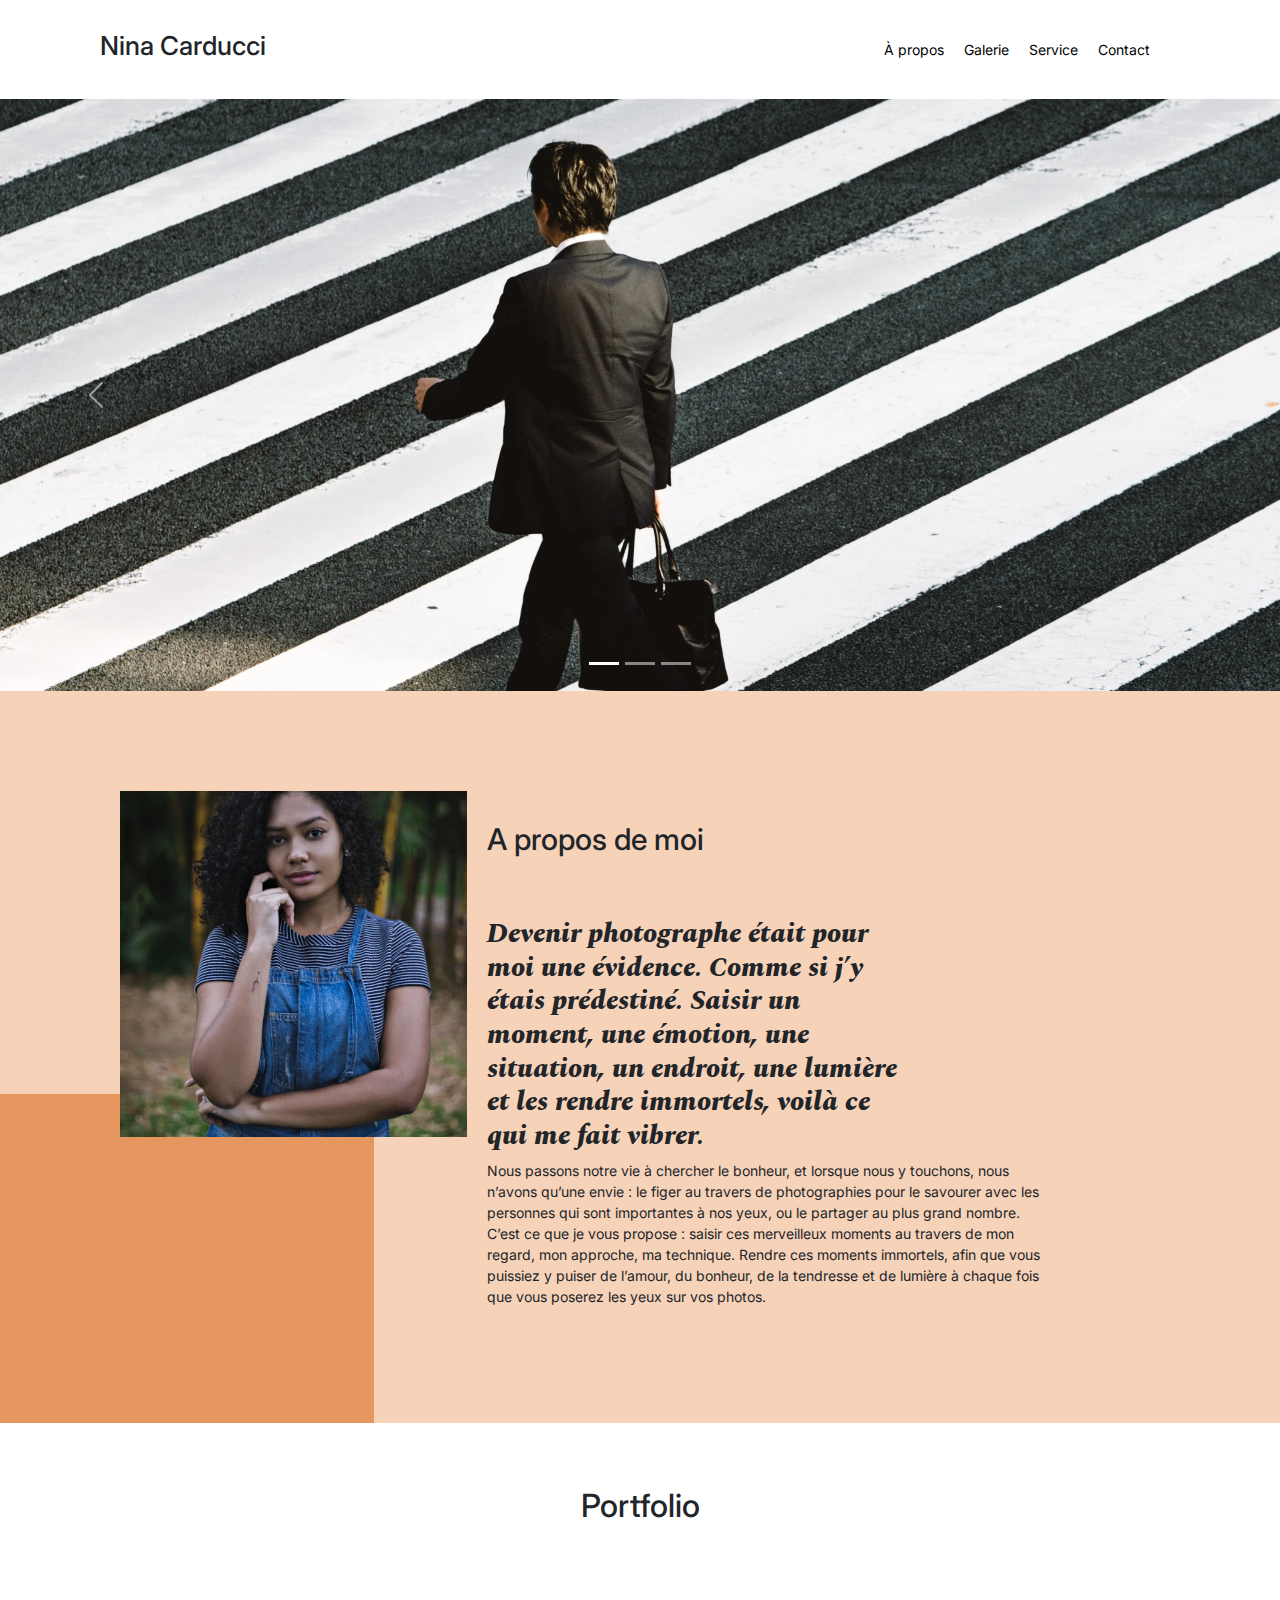
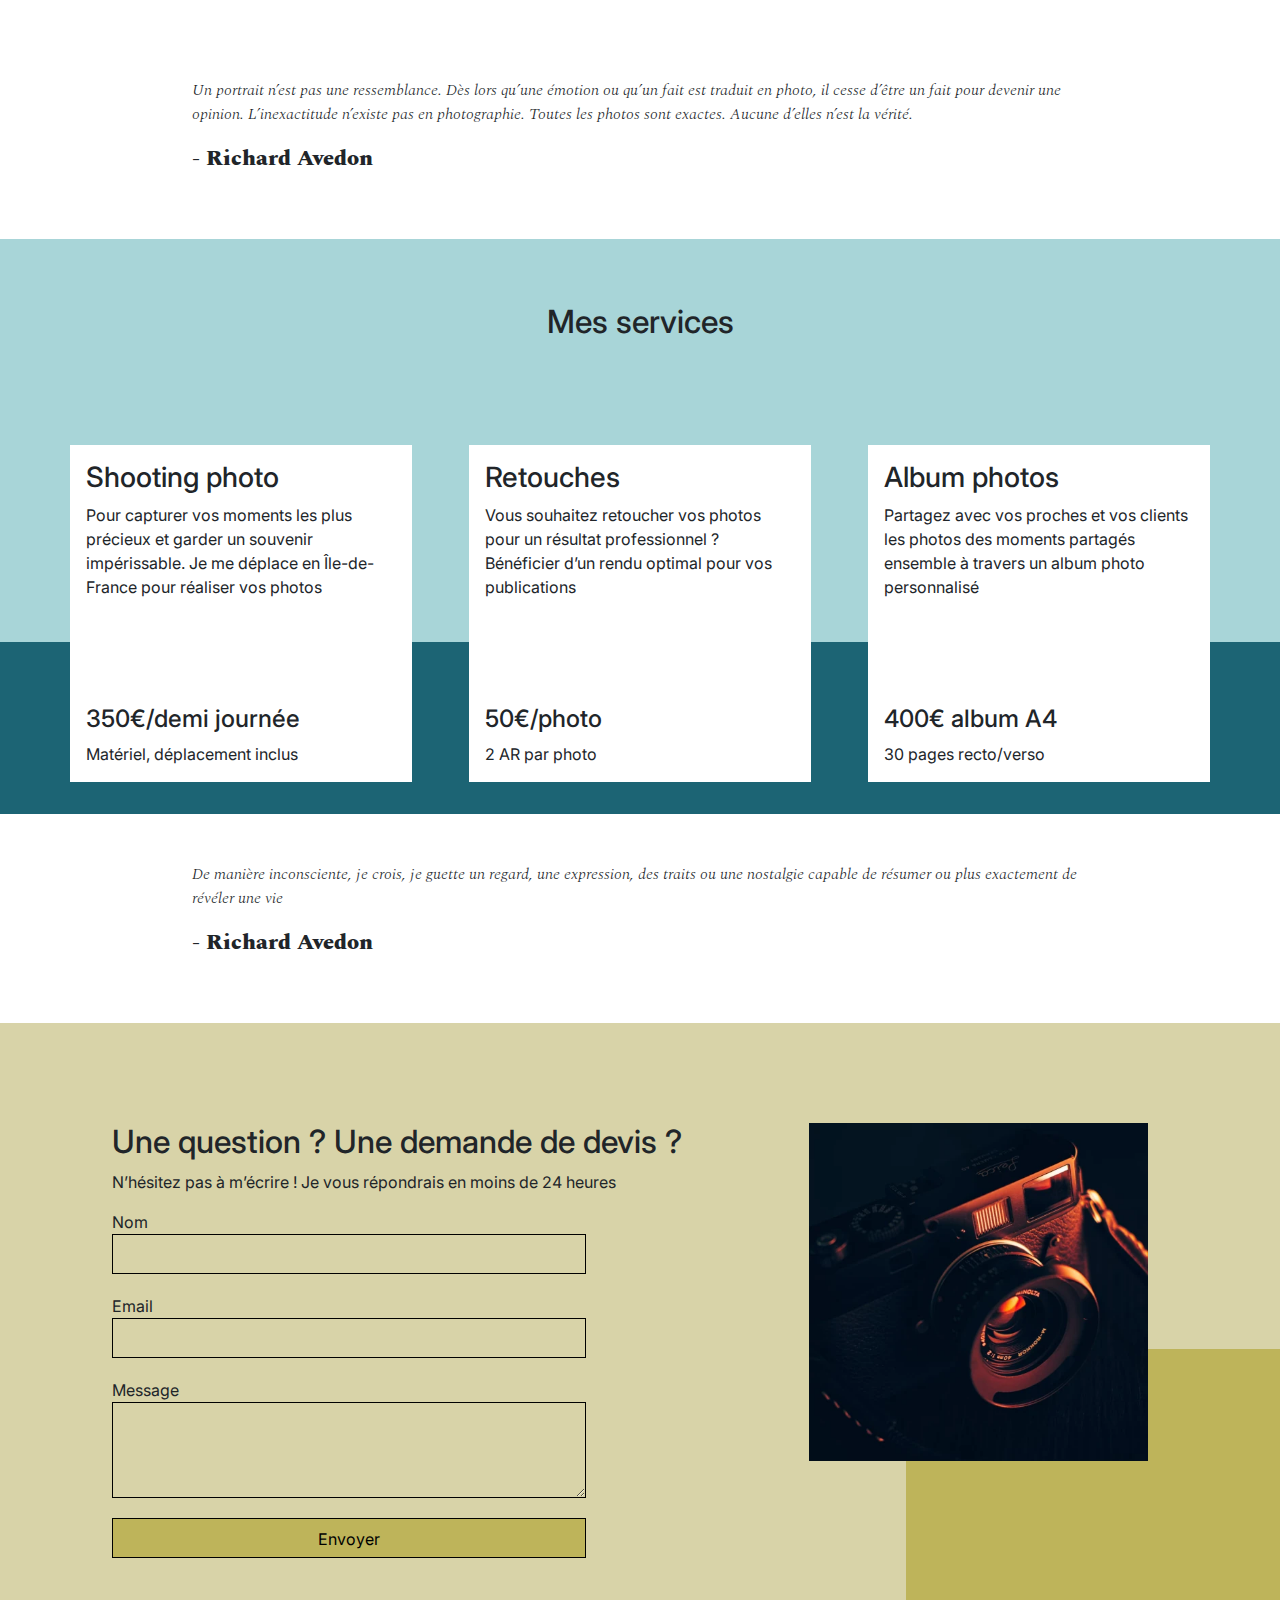
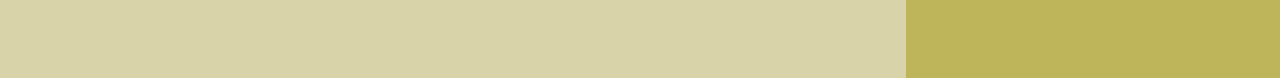
==== index.html @ adfe7147 "Ajout de la balise main et footer" ====
<!DOCTYPE html>
<html lang="fr">
  <head>
    <meta name="viewport" content="width=device-width, initial-scale=1.0" />
    <meta
      name="description"
      content="Nina Carducci, photographe passionnée, capture vos plus beaux moments avec authenticité et émotion. Mariages, portraits, événements – immortalisez vos souvenirs avec un style unique."
    />

    <meta property="og:site_name" content="Nina Carducci Photographe" />
    <meta property="og:type" content="website" />
    <meta property="og:url" content="https://ninacarducci.github.io/" />
    <meta
      property="og:title"
      content="Nina Carducci, photographe - Portfolio"
    />
    <meta
      property="og:description"
      content="Nina Carducci, photographe passionnée, capture vos plus beaux moments avec authenticité et émotion. Mariages, portraits, événements – immortalisez vos souvenirs avec un style unique."
    />
    <meta
      property="og:image"
      content="https://ninacarducci.github.io/assets/images/gallery/aaron-paul.webp"
    />
    <meta
      property="og:image:alt"
      content="Exemple de photographie prise par Nina Carducci"
    />
    <meta property="og:locale" content="fr_FR" />

    <link
      rel="preload"
      as="image"
      href="./assets/images/slider/ryoji-iwata.webp"
      type="image/webp"
    />
    <link rel="stylesheet" href="./assets/bootstrap/bootstrap.min.css" />
    <link rel="stylesheet" href="./assets/style.min.css" />
    <link rel="preconnect" href="https://fonts.googleapis.com" />
    <link rel="preconnect" href="https://fonts.gstatic.com" crossorigin />
    <link
      href="https://fonts.googleapis.com/css2?family=Inter&family=Spectral:ital,wght@0,400;1,300;1,400;1,800&display=swap"
      rel="stylesheet"
    />
    <meta charset="UTF-8" />
    <script src="./assets/bootstrap/bootstrap.bundle.min.js"></script>
    <script
      src="https://code.jquery.com/jquery-3.4.1.min.js"
      integrity="sha256-CSXorXvZcTkaix6Yvo6HppcZGetbYMGWSFlBw8HfCJo="
      crossorigin="anonymous"
    ></script>
    <script src="./assets/maugallery.min.js"></script>
    <script src="./assets/scripts.min.js"></script>
    <title>Nina Carducci, photographe - Portfolio</title>
  </head>
  <body>
    <header>
      <div class="top-header">
        <h1 class="name">Nina Carducci</h1>
        <nav class="nav">
          <ul>
            <li><a href="#about">À propos</a></li>
            <li><a href="#gallery">Galerie</a></li>
            <li><a href="#services">Service</a></li>
            <li><a href="#contact">Contact</a></li>
            <li>
              <a
                class="social-link"
                href="https://www.instagram.com/ninacarducci.photo/?hl=fr"
                target="_blank"
                ><img src="assets/images/instagram.png" alt=""
              /></a>
            </li>
          </ul>
        </nav>
      </div>
      <div>
        <div
          id="carouselExampleIndicators"
          class="carousel slide"
          data-bs-ride="carousel"
        >
          <div class="carousel-indicators">
            <button
              type="button"
              data-bs-target="#carouselExampleIndicators"
              data-bs-slide-to="0"
              class="active"
              aria-current="true"
              aria-label="Slide 1"
            ></button>
            <button
              type="button"
              data-bs-target="#carouselExampleIndicators"
              data-bs-slide-to="1"
              aria-label="Slide 2"
            ></button>
            <button
              type="button"
              data-bs-target="#carouselExampleIndicators"
              data-bs-slide-to="2"
              aria-label="Slide 3"
            ></button>
          </div>
          <div class="carousel-inner">
            <div class="carousel-item active">
              <img
                src="./assets/images/slider/ryoji-iwata.webp"
                class="d-block w-100"
                alt="..."
              />
            </div>
            <div class="carousel-item">
              <img
                src="./assets/images/slider/nicholas-green.webp"
                class="d-block w-100"
                alt="..."
                loading="lazy"
              />
            </div>
            <div class="carousel-item">
              <img
                src="./assets/images/slider/edward-cisneros.webp"
                class="d-block w-100"
                alt="..."
                loading="lazy"
              />
            </div>
          </div>
          <button
            class="carousel-control-prev"
            type="button"
            data-bs-target="#carouselExampleIndicators"
            data-bs-slide="prev"
          >
            <span class="carousel-control-prev-icon" aria-hidden="true"></span>
            <span class="visually-hidden">Previous</span>
          </button>
          <button
            class="carousel-control-next"
            type="button"
            data-bs-target="#carouselExampleIndicators"
            data-bs-slide="next"
          >
            <span class="carousel-control-next-icon" aria-hidden="true"></span>
            <span class="visually-hidden">Next</span>
          </button>
        </div>
      </div>
    </header>
    <main>
      <div id="about">
        <div class="picture left">
          <img src="./assets/images/nina.webp" alt="" />
        </div>
        <div id="about-me">
          <h2 class="about-me__title">A propos de moi</h2>
          <h3 class="about-me__introduction">
            Devenir photographe était pour moi une évidence. Comme si j’y étais
            prédestiné. Saisir un moment, une émotion, une situation, un
            endroit, une lumière et les rendre immortels, voilà ce qui me fait
            vibrer.
          </h3>
          <p>
            Nous passons notre vie à chercher le bonheur, et lorsque nous y
            touchons, nous n’avons qu’une envie : le figer au travers de
            photographies pour le savourer avec les personnes qui sont
            importantes à nos yeux, ou le partager au plus grand nombre. C’est
            ce que je vous propose : saisir ces merveilleux moments au travers
            de mon regard, mon approche, ma technique. Rendre ces moments
            immortels, afin que vous puissiez y puiser de l’amour, du bonheur,
            de la tendresse et de lumière à chaque fois que vous poserez les
            yeux sur vos photos.
          </p>
        </div>
      </div>
      <div id="gallery">
        <h2 class="title">Portfolio</h2>
        <div class="container py-3">
          <div class="gallery" style="display: none">
            <img
              data-gallery-tag="Concert"
              class="gallery-item"
              src="./assets/images/gallery/concerts/aaron-paul.webp"
              alt=""
            />
            <img
              data-gallery-tag="Entreprises"
              class="gallery-item"
              src="./assets/images/gallery/entreprise/ali-morshedlou.webp"
              alt=""
            />
            <img
              data-gallery-tag="Entreprises"
              class="gallery-item"
              src="./assets/images/gallery/entreprise/jason-goodman.webp"
              alt=""
            />
            <img
              data-gallery-tag="Mariages"
              class="gallery-item"
              src="./assets/images/gallery/mariage/hannah-busing.webp"
              alt=""
            />
            <img
              data-gallery-tag="Portrait"
              class="gallery-item"
              src="./assets/images/gallery/portraits/ade-tunji.webp"
              alt=""
            />
            <img
              data-gallery-tag="Mariages"
              class="gallery-item"
              src="./assets/images/gallery/mariage/jakob-owens.webp"
              alt=""
            />
            <img
              data-gallery-tag="Portrait"
              class="gallery-item"
              src="./assets/images/gallery/portraits/nino-van-prattenburg.webp"
              alt=""
            />
            <img
              data-gallery-tag="Concert"
              class="gallery-item"
              src="./assets/images/gallery/concerts/austin-neill.webp"
              alt=""
            />
            <img
              data-gallery-tag="Entreprises"
              class="gallery-item"
              src="./assets/images/gallery/entreprise/mateus-campos-felipe.webp"
              alt=""
            />
          </div>
        </div>
        <div class="quote">
          <figure>
            <blockquote>
              <p class="quote__text">
                Un portrait n’est pas une ressemblance. Dès lors qu’une émotion
                ou qu’un fait est traduit en photo, il cesse d’être un fait pour
                devenir une opinion. L’inexactitude n’existe pas en
                photographie. Toutes les photos sont exactes. Aucune d’elles
                n’est la vérité.
              </p>
            </blockquote>
            <figcaption class="quote__author">- Richard Avedon</figcaption>
          </figure>
        </div>
      </div>
      <div id="services">
        <h2 class="title">Mes services</h2>
        <div class="container">
          <div class="service">
            <div class="service__description">
              <h3>Shooting photo</h3>
              <p>
                Pour capturer vos moments les plus précieux et garder un
                souvenir impérissable. Je me déplace en Île-de-France pour
                réaliser vos photos
              </p>
            </div>
            <div class="service__price">
              <h4>350€/demi journée</h4>
              <span>Matériel, déplacement inclus</span>
            </div>
          </div>
          <div class="service">
            <div class="service__description">
              <h3>Retouches</h3>
              <p>
                Vous souhaitez retoucher vos photos pour un résultat
                professionnel ? Bénéficier d’un rendu optimal pour vos
                publications
              </p>
            </div>
            <div class="service__price">
              <h4>50€/photo</h4>
              <span>2 AR par photo</span>
            </div>
          </div>
          <div class="service">
            <div class="service__description">
              <h3>Album photos</h3>
              <p>
                Partagez avec vos proches et vos clients les photos des moments
                partagés ensemble à travers un album photo personnalisé
              </p>
            </div>
            <div class="service__price">
              <h4>400€ album A4</h4>
              <span>30 pages recto/verso</span>
            </div>
          </div>
        </div>
      </div>
      <div class="quote">
        <figure>
          <blockquote>
            <p class="quote__text">
              De manière inconsciente, je crois, je guette un regard, une
              expression, des traits ou une nostalgie capable de résumer ou plus
              exactement de révéler une vie
            </p>
          </blockquote>
          <figcaption class="quote__author">- Richard Avedon</figcaption>
        </figure>
      </div>
    </main>
    <footer id="contact">
      <div class="container">
        <div class="form-container">
          <h2>Une question ? Une demande de devis ?</h2>
          <p>
            N’hésitez pas à m’écrire ! Je vous répondrais en moins de 24 heures
          </p>
          <form action="#" method="post">
            <label for="nom">Nom</label>
            <input type="text" name="nom" id="nom" />
            <label for="email">Email</label>
            <input type="email" name="email" id="email" />
            <label for="message">Message</label>
            <textarea
              name="message"
              id="message"
              cols="30"
              rows="10"
            ></textarea>
            <input type="submit" value="Envoyer" />
          </form>
        </div>
        <div class="picture right">
          <img src="./assets/images/camera.webp" alt="" />
        </div>
      </div>
    </footer>
  </body>
</html>
---- assets/style.min.css ----
body{max-width:1920px;margin:auto}*{font-family:"Inter";font-style:normal}#services .container,.top-header{justify-content:space-between;display:flex}#about,.top-header{padding-inline:100px}.top-header{background-color:#fff;position:sticky;top:0;z-index:1000;padding-block:30px;align-items:center}.top-header .name{font-size:26px}.nav ul{display:flex;list-style-type:none;font-size:14px;margin-bottom:0}.nav li{padding-inline:10px}.nav a{text-decoration:none;color:#000}.social-link img{width:20px}#about{display:flex;background-color:#f6d2b8;padding-block:100px;position:relative}#services .container::before,.picture.left::before,.picture.right::before{content:" ";width:374px;height:329px;position:absolute;bottom:0;z-index:-1}.picture.left::before{background-color:#e5975f;left:0}.picture{flex:1;margin:0 20px;z-index:0}.picture img{width:100%}#about-me{flex:2}.about-me__title{margin-top:1em;margin-bottom:60px;font-size:30px}.about-me__introduction{font-family:"Spectral";font-weight:800;font-style:italic;width:60%}#about-me p{width:80%;font-size:14px}.title{text-align:center;padding-block:2em}.gallery .nav{justify-content:center}.nav-pills .nav-link.active,.nav-pills .show>.nav-link{color:#fff;background-color:#beb45a;border-radius:0}.nav-pills .nav-link{color:#000}.item-column{position:relative;margin-bottom:0!important;padding:0}.item-column::after{content:"";display:block;padding-bottom:100%}.gallery-item{position:absolute;width:100%;height:100%;object-fit:cover;padding:.5em}.mg-next,.mg-prev{width:30px;height:30px;border-radius:0;justify-content:center;align-items:center;display:flex;font-size:24px}.quote{font-family:"Spectral";font-style:italic;width:70%;margin:auto;padding-block:3em}.quote__text{font-family:Spectral;font-style:italic;font-weight:300}.quote__author{font-family:Spectral;font-weight:800;font-size:22px}#contact,#services{margin:auto;background-color:#a8d5d8;position:relative}#services .container::before{background-color:#1c6474;width:100%;height:30%;left:0;z-index:0}#services .container{padding:2em 0}.service{background-color:#fff;max-width:390px;width:30%;height:337px;padding:1em;flex-direction:column;justify-content:space-between;z-index:1}#contact{background-color:#d8d3a8;padding-inline:100px;padding-block:100px}#contact .container,.service,form{display:flex}.picture.right::before{background-color:#beb45a;right:0}.form-container{flex:2}form{flex-direction:column;width:70%;align-items:flex-start}form input,form textarea{width:100%;background-color:transparent;border:solid 1px;height:2.5em;margin-bottom:20px}form textarea{height:5em;line-height:2.5em;font-size:1.2em}input[type=submit]{background-color:#beb45a;padding:.5em 1em}@media all and (max-width:1180px){.picture{flex:2}#about,#contact .container{align-items:center}.about-me__title{margin-top:0;margin-bottom:1em}#about-me h6,#about-me p{width:100%}}@media all and (max-width:1000px){#about,#contact .container,#services .container{flex-direction:column}.picture{width:50%}.picture.left::before,.picture.right::before{width:100%;height:30%;position:absolute;z-index:-1}.picture.left::before{bottom:auto;top:0;left:0}.about-me__title{text-align:center;margin-top:1em}.service{width:100%;max-width:100%;height:auto;margin:2em 0}.service__description{margin-bottom:1em}#services .container::before{width:30%;height:100%;bottom:0;right:0;left:auto;z-index:0}#contact .picture.right{margin-top:1em}.picture.right::before{bottom:0;right:0}}@media all and (max-width:650px){.top-header{flex-direction:column;padding-inline:0}.top-header .nav,.top-header .nav ul{width:100%;padding:0}.top-header .nav li{flex:1;padding-block:1em;text-align:center}.picture.left::before,.picture.right::before{height:150px}#services .container{align-items:center}.service{max-width:90%}#about,#contact{padding-inline:2em;padding-block:2em}form{width:100%}.picture{width:80%}}
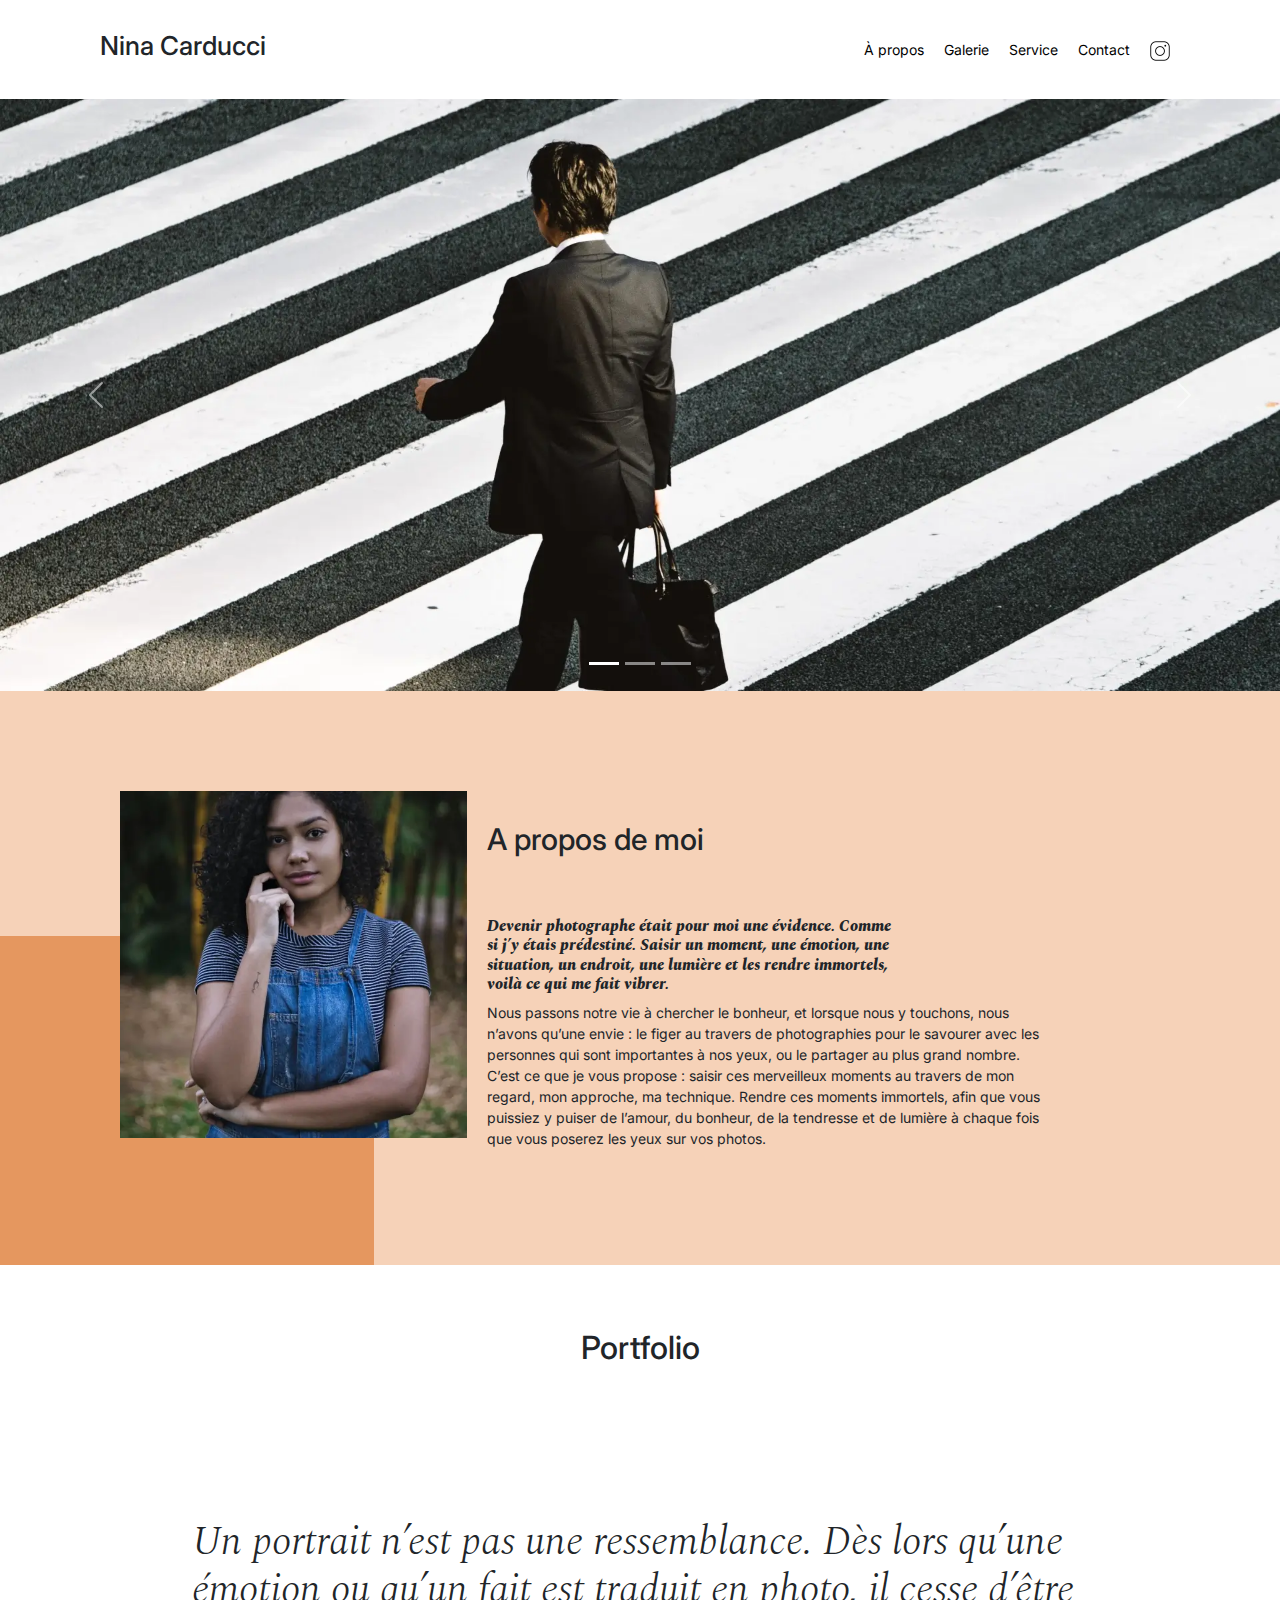
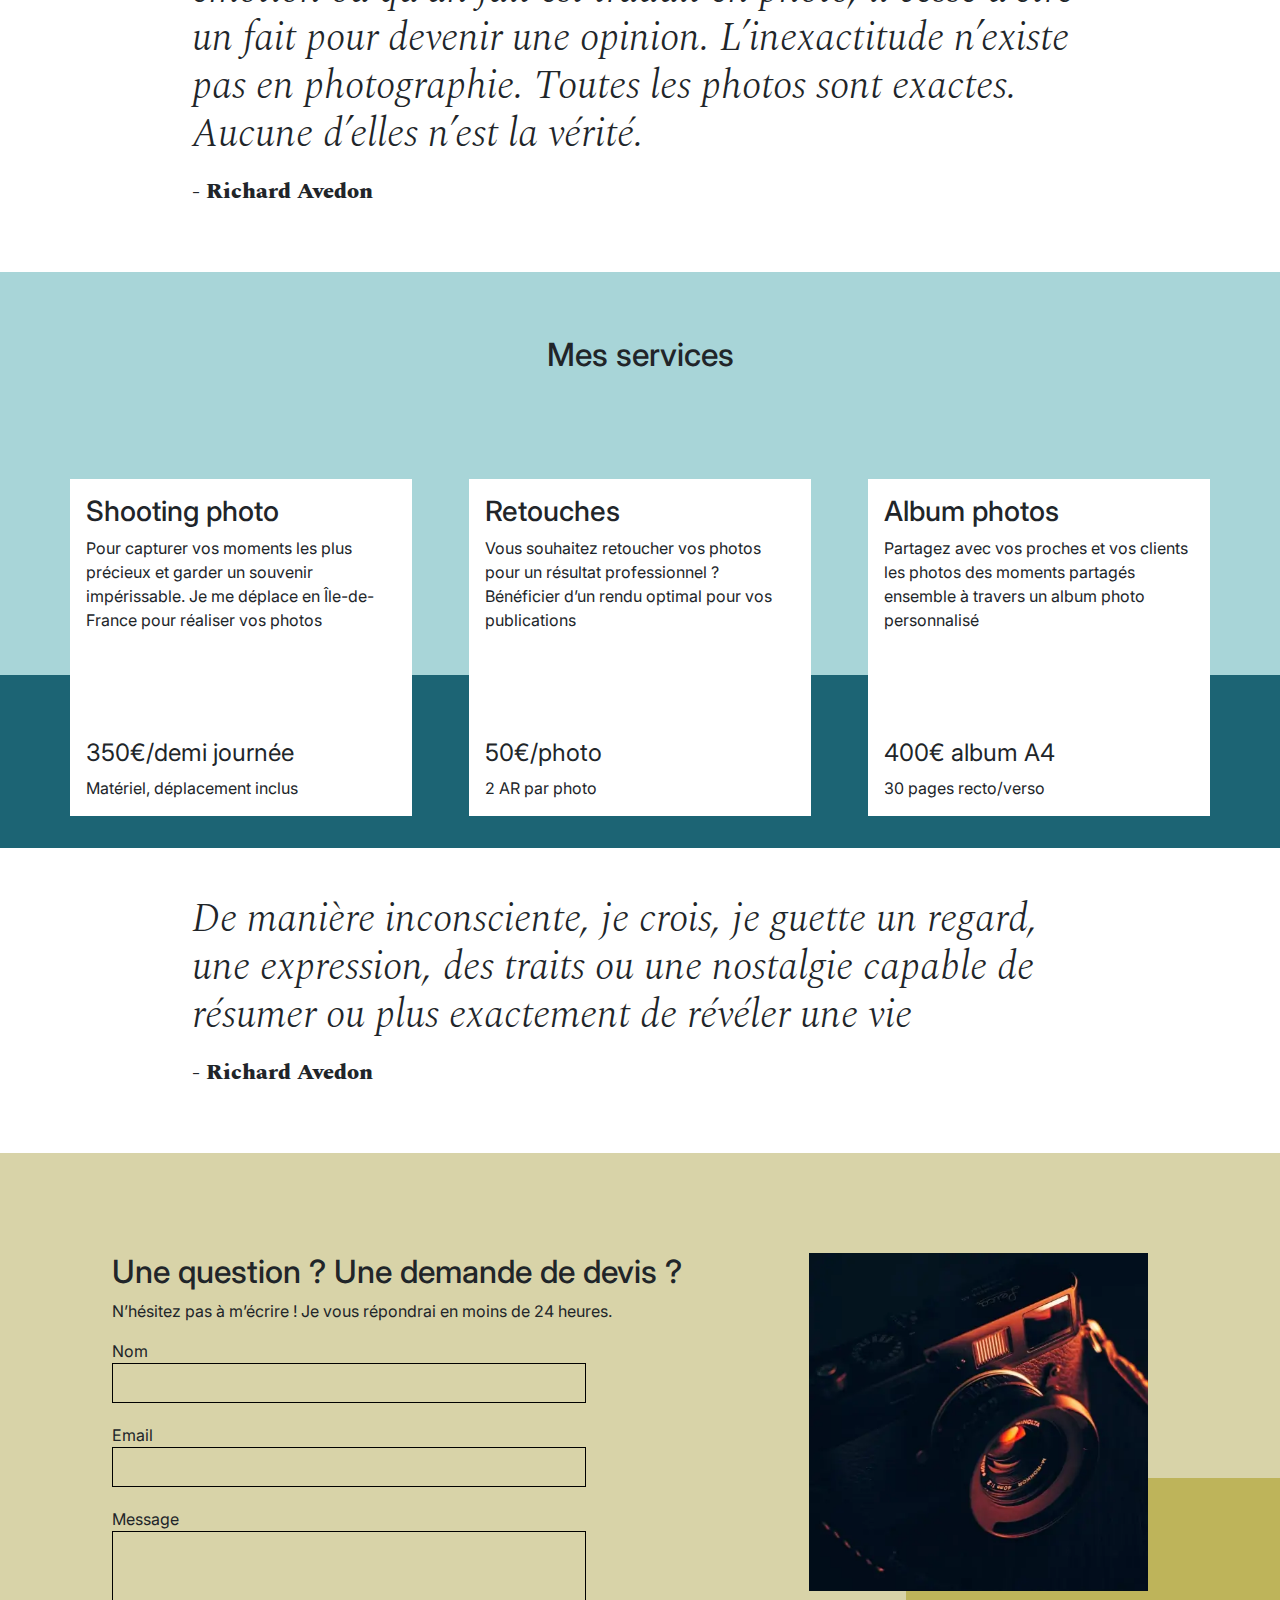
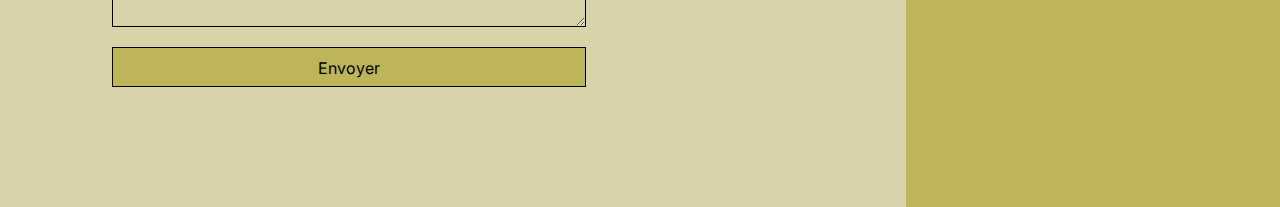
==== commit 7a03a07c: "Suppression des fichiers ajoutés en trop pendant le merge et validation du merging avec le travail f" ====
--- a/index.html
+++ b/index.html
@@ -1,339 +1,272 @@
-<!DOCTYPE html>
-<html lang="fr">
-  <head>
-    <meta name="viewport" content="width=device-width, initial-scale=1.0" />
-    <meta
-      name="description"
-      content="Nina Carducci, photographe passionnée, capture vos plus beaux moments avec authenticité et émotion. Mariages, portraits, événements – immortalisez vos souvenirs avec un style unique."
-    />
-
-    <meta property="og:site_name" content="Nina Carducci Photographe" />
-    <meta property="og:type" content="website" />
-    <meta property="og:url" content="https://ninacarducci.github.io/" />
-    <meta
-      property="og:title"
-      content="Nina Carducci, photographe - Portfolio"
-    />
-    <meta
-      property="og:description"
-      content="Nina Carducci, photographe passionnée, capture vos plus beaux moments avec authenticité et émotion. Mariages, portraits, événements – immortalisez vos souvenirs avec un style unique."
-    />
-    <meta
-      property="og:image"
-      content="https://ninacarducci.github.io/assets/images/gallery/aaron-paul.webp"
-    />
-    <meta
-      property="og:image:alt"
-      content="Exemple de photographie prise par Nina Carducci"
-    />
-    <meta property="og:locale" content="fr_FR" />
-
-    <link
-      rel="preload"
-      as="image"
-      href="./assets/images/slider/ryoji-iwata.webp"
-      type="image/webp"
-    />
-    <link rel="stylesheet" href="./assets/bootstrap/bootstrap.min.css" />
-    <link rel="stylesheet" href="./assets/style.min.css" />
-    <link rel="preconnect" href="https://fonts.googleapis.com" />
-    <link rel="preconnect" href="https://fonts.gstatic.com" crossorigin />
-    <link
-      href="https://fonts.googleapis.com/css2?family=Inter&family=Spectral:ital,wght@0,400;1,300;1,400;1,800&display=swap"
-      rel="stylesheet"
-    />
-    <meta charset="UTF-8" />
-    <script src="./assets/bootstrap/bootstrap.bundle.min.js"></script>
-    <script
-      src="https://code.jquery.com/jquery-3.4.1.min.js"
-      integrity="sha256-CSXorXvZcTkaix6Yvo6HppcZGetbYMGWSFlBw8HfCJo="
-      crossorigin="anonymous"
-    ></script>
-    <script src="./assets/maugallery.min.js"></script>
-    <script src="./assets/scripts.min.js"></script>
-    <title>Nina Carducci, photographe - Portfolio</title>
-  </head>
-  <body>
-    <header>
-      <div class="top-header">
-        <h1 class="name">Nina Carducci</h1>
-        <nav class="nav">
-          <ul>
-            <li><a href="#about">À propos</a></li>
-            <li><a href="#gallery">Galerie</a></li>
-            <li><a href="#services">Service</a></li>
-            <li><a href="#contact">Contact</a></li>
-            <li>
-              <a
-                class="social-link"
-                href="https://www.instagram.com/ninacarducci.photo/?hl=fr"
-                target="_blank"
-                ><img src="assets/images/instagram.png" alt=""
-              /></a>
-            </li>
-          </ul>
-        </nav>
-      </div>
-      <div>
-        <div
-          id="carouselExampleIndicators"
-          class="carousel slide"
-          data-bs-ride="carousel"
-        >
-          <div class="carousel-indicators">
-            <button
-              type="button"
-              data-bs-target="#carouselExampleIndicators"
-              data-bs-slide-to="0"
-              class="active"
-              aria-current="true"
-              aria-label="Slide 1"
-            ></button>
-            <button
-              type="button"
-              data-bs-target="#carouselExampleIndicators"
-              data-bs-slide-to="1"
-              aria-label="Slide 2"
-            ></button>
-            <button
-              type="button"
-              data-bs-target="#carouselExampleIndicators"
-              data-bs-slide-to="2"
-              aria-label="Slide 3"
-            ></button>
-          </div>
-          <div class="carousel-inner">
-            <div class="carousel-item active">
-              <img
-                src="./assets/images/slider/ryoji-iwata.webp"
-                class="d-block w-100"
-                alt="..."
-              />
-            </div>
-            <div class="carousel-item">
-              <img
-                src="./assets/images/slider/nicholas-green.webp"
-                class="d-block w-100"
-                alt="..."
-                loading="lazy"
-              />
-            </div>
-            <div class="carousel-item">
-              <img
-                src="./assets/images/slider/edward-cisneros.webp"
-                class="d-block w-100"
-                alt="..."
-                loading="lazy"
-              />
-            </div>
-          </div>
-          <button
-            class="carousel-control-prev"
-            type="button"
-            data-bs-target="#carouselExampleIndicators"
-            data-bs-slide="prev"
-          >
-            <span class="carousel-control-prev-icon" aria-hidden="true"></span>
-            <span class="visually-hidden">Previous</span>
-          </button>
-          <button
-            class="carousel-control-next"
-            type="button"
-            data-bs-target="#carouselExampleIndicators"
-            data-bs-slide="next"
-          >
-            <span class="carousel-control-next-icon" aria-hidden="true"></span>
-            <span class="visually-hidden">Next</span>
-          </button>
-        </div>
-      </div>
-    </header>
-    <main>
-      <div id="about">
-        <div class="picture left">
-          <img src="./assets/images/nina.webp" alt="" />
-        </div>
-        <div id="about-me">
-          <h2 class="about-me__title">A propos de moi</h2>
-          <h3 class="about-me__introduction">
-            Devenir photographe était pour moi une évidence. Comme si j’y étais
-            prédestiné. Saisir un moment, une émotion, une situation, un
-            endroit, une lumière et les rendre immortels, voilà ce qui me fait
-            vibrer.
-          </h3>
-          <p>
-            Nous passons notre vie à chercher le bonheur, et lorsque nous y
-            touchons, nous n’avons qu’une envie : le figer au travers de
-            photographies pour le savourer avec les personnes qui sont
-            importantes à nos yeux, ou le partager au plus grand nombre. C’est
-            ce que je vous propose : saisir ces merveilleux moments au travers
-            de mon regard, mon approche, ma technique. Rendre ces moments
-            immortels, afin que vous puissiez y puiser de l’amour, du bonheur,
-            de la tendresse et de lumière à chaque fois que vous poserez les
-            yeux sur vos photos.
-          </p>
-        </div>
-      </div>
-      <div id="gallery">
-        <h2 class="title">Portfolio</h2>
-        <div class="container py-3">
-          <div class="gallery" style="display: none">
-            <img
-              data-gallery-tag="Concert"
-              class="gallery-item"
-              src="./assets/images/gallery/concerts/aaron-paul.webp"
-              alt=""
-            />
-            <img
-              data-gallery-tag="Entreprises"
-              class="gallery-item"
-              src="./assets/images/gallery/entreprise/ali-morshedlou.webp"
-              alt=""
-            />
-            <img
-              data-gallery-tag="Entreprises"
-              class="gallery-item"
-              src="./assets/images/gallery/entreprise/jason-goodman.webp"
-              alt=""
-            />
-            <img
-              data-gallery-tag="Mariages"
-              class="gallery-item"
-              src="./assets/images/gallery/mariage/hannah-busing.webp"
-              alt=""
-            />
-            <img
-              data-gallery-tag="Portrait"
-              class="gallery-item"
-              src="./assets/images/gallery/portraits/ade-tunji.webp"
-              alt=""
-            />
-            <img
-              data-gallery-tag="Mariages"
-              class="gallery-item"
-              src="./assets/images/gallery/mariage/jakob-owens.webp"
-              alt=""
-            />
-            <img
-              data-gallery-tag="Portrait"
-              class="gallery-item"
-              src="./assets/images/gallery/portraits/nino-van-prattenburg.webp"
-              alt=""
-            />
-            <img
-              data-gallery-tag="Concert"
-              class="gallery-item"
-              src="./assets/images/gallery/concerts/austin-neill.webp"
-              alt=""
-            />
-            <img
-              data-gallery-tag="Entreprises"
-              class="gallery-item"
-              src="./assets/images/gallery/entreprise/mateus-campos-felipe.webp"
-              alt=""
-            />
-          </div>
-        </div>
-        <div class="quote">
-          <figure>
-            <blockquote>
-              <p class="quote__text">
-                Un portrait n’est pas une ressemblance. Dès lors qu’une émotion
-                ou qu’un fait est traduit en photo, il cesse d’être un fait pour
-                devenir une opinion. L’inexactitude n’existe pas en
-                photographie. Toutes les photos sont exactes. Aucune d’elles
-                n’est la vérité.
-              </p>
-            </blockquote>
-            <figcaption class="quote__author">- Richard Avedon</figcaption>
-          </figure>
-        </div>
-      </div>
-      <div id="services">
-        <h2 class="title">Mes services</h2>
-        <div class="container">
-          <div class="service">
-            <div class="service__description">
-              <h3>Shooting photo</h3>
-              <p>
-                Pour capturer vos moments les plus précieux et garder un
-                souvenir impérissable. Je me déplace en Île-de-France pour
-                réaliser vos photos
-              </p>
-            </div>
-            <div class="service__price">
-              <h4>350€/demi journée</h4>
-              <span>Matériel, déplacement inclus</span>
-            </div>
-          </div>
-          <div class="service">
-            <div class="service__description">
-              <h3>Retouches</h3>
-              <p>
-                Vous souhaitez retoucher vos photos pour un résultat
-                professionnel ? Bénéficier d’un rendu optimal pour vos
-                publications
-              </p>
-            </div>
-            <div class="service__price">
-              <h4>50€/photo</h4>
-              <span>2 AR par photo</span>
-            </div>
-          </div>
-          <div class="service">
-            <div class="service__description">
-              <h3>Album photos</h3>
-              <p>
-                Partagez avec vos proches et vos clients les photos des moments
-                partagés ensemble à travers un album photo personnalisé
-              </p>
-            </div>
-            <div class="service__price">
-              <h4>400€ album A4</h4>
-              <span>30 pages recto/verso</span>
-            </div>
-          </div>
-        </div>
-      </div>
-      <div class="quote">
-        <figure>
-          <blockquote>
-            <p class="quote__text">
-              De manière inconsciente, je crois, je guette un regard, une
-              expression, des traits ou une nostalgie capable de résumer ou plus
-              exactement de révéler une vie
-            </p>
-          </blockquote>
-          <figcaption class="quote__author">- Richard Avedon</figcaption>
-        </figure>
-      </div>
-    </main>
-    <footer id="contact">
-      <div class="container">
-        <div class="form-container">
-          <h2>Une question ? Une demande de devis ?</h2>
-          <p>
-            N’hésitez pas à m’écrire ! Je vous répondrais en moins de 24 heures
-          </p>
-          <form action="#" method="post">
-            <label for="nom">Nom</label>
-            <input type="text" name="nom" id="nom" />
-            <label for="email">Email</label>
-            <input type="email" name="email" id="email" />
-            <label for="message">Message</label>
-            <textarea
-              name="message"
-              id="message"
-              cols="30"
-              rows="10"
-            ></textarea>
-            <input type="submit" value="Envoyer" />
-          </form>
-        </div>
-        <div class="picture right">
-          <img src="./assets/images/camera.webp" alt="" />
-        </div>
-      </div>
-    </footer>
-  </body>
-</html>
+<!DOCTYPE html>
+<html lang="fr">
+<head>
+	<meta charset="UTF-8">
+	<meta name="viewport" content="width=device-width, initial-scale=1.0">
+	<meta name="description" content="Nina Carducci, photographe professionnelle à Bordeaux, capture vos instants précieux avec authenticité et émotion. Mariages, portraits, événements." />
+
+	<meta property="og:site_name" content="Nina Carducci Photographe">
+	<meta property="og:type" content="website">
+	<meta property="og:url" content="https://ninacarducci.github.io/"> 
+	<meta property="og:title" content="Nina Carducci, photographe à Bordeaux- Portfolio">
+	<meta property="og:description" content="Nina Carducci, photographe professionnelle à Bordeaux, capture vos instants précieux avec authenticité et émotion. Mariages, portraits, événements.">
+	<meta property="og:image" content="https://ninacarducci.github.io/assets/images/nina.webp">
+	<meta property="og:image:alt" content="Portrait de Nina Carducci">
+	<meta property="og:locale" content="fr_FR">
+
+	<meta name="twitter:card" content="summary_large_image">
+	<meta name="twitter:site" content="@NinaCarducci">
+	<meta name="twitter:title" content="Nina Carducci, photographe à Bordeaux- Portfolio">
+	<meta name="twitter:description" content="Nina Carducci, photographe professionnelle à Bordeaux, capture vos instants précieux avec authenticité et émotion. Mariages, portraits, événements.">
+	<meta name="twitter:url" content="https://ninacarducci.github.io/">
+	<meta name="twitter:image" content="https://ninacarducci.github.io/assets/images/nina_twitter_v2.webp">
+	<meta name="twitter:image:alt" content="Portrait de Nina Carducci">
+
+	<link rel="stylesheet" href="./assets/bootstrap/bootstrap.min.css">
+	<link rel="stylesheet" href="./assets/style.css">
+	<link rel="preconnect" href="https://fonts.googleapis.com">
+	<link rel="preconnect" href="https://fonts.gstatic.com" crossorigin>
+	<link href="https://fonts.googleapis.com/css2?family=Inter&family=Spectral:ital,wght@0,400;1,300;1,400;1,800&display=swap" rel="stylesheet">
+	<script src="./assets/bootstrap/bootstrap.bundle.min.js" defer></script>
+	<script src="https://code.jquery.com/jquery-3.4.1.min.js" integrity="sha256-CSXorXvZcTkaix6Yvo6HppcZGetbYMGWSFlBw8HfCJo=" crossorigin="anonymous" defer></script>
+	<script src="./assets/maugallery.min.js" defer></script>
+	<script src="./assets/scripts.min.js" defer></script>
+	<title>Nina Carducci, photographe à Bordeaux - Portfolio</title>
+	<link rel="shortcut icon" type="image/png" href="./assets/images/favicon.ico"/>
+
+
+	<script type="application/ld+json">
+		{
+		  "@context": "https://schema.org",
+		  "@type": "LocalBusiness",
+		  "name": "Nina Carducci",
+		  "url": "https://ninacarducci.github.io/",
+		  "image": "https://ninacarducci.github.io/assets/images/nina.webp",
+		  "description": "Photographe spécialisée en portraits, mariages et événements. Capturer des moments uniques avec émotion et authenticité.",
+		  "telephone": "+33 5 56 67 78 89",
+		  "priceRange": "$$",
+		  "address": {
+			"@type": "PostalAddress",
+			"streetAddress": "68 avenue Alsace-Lorraine",
+			"addressLocality": "Bordeaux",
+			"postalCode": "33200",
+			"addressCountry": "FR"
+		  },
+		  "openingHours": "Mo-Fr 10:00-19:00",
+		  "sameAs": [
+			"https://www.instagram.com/ninacarducci.photo/?hl=fr"
+		  ],
+		  "makesOffer": {
+			"@type": "OfferCatalog",
+			"name": "Services de photographie",
+			"itemListElement": [
+			  {
+				"@type": "Offer",
+				"itemOffered": {
+				  "@type": "Service",
+				  "name": "Shooting photo",
+				  "description": "Pour capturer vos moments les plus précieux et garder un souvenir impérissable. Je me déplace pour réaliser vos photos."
+				},
+				"priceSpecification": {
+				  "@type": "PriceSpecification",
+				  "price": 350,
+				  "priceCurrency": "EUR",
+				}
+			  },
+			  {
+				"@type": "Offer",
+				"itemOffered": {
+				  "@type": "Service",
+				  "name": "Retouches",
+				  "description": "Vous souhaitez retoucher vos photos pour un résultat professionnel ? Bénéficiez d’un rendu optimal pour vos publications."
+				},
+				"priceSpecification": {
+				  "@type": "PriceSpecification",
+				  "price": 50,
+				  "priceCurrency": "EUR",
+				}
+			  },
+			  {
+				"@type": "Offer",
+				"itemOffered": {
+				  "@type": "Service",
+				  "name": "Album photos",
+				  "description": "Partagez avec vos proches et vos clients les photos des moments partagés ensemble à travers un album photo personnalisé."
+				},
+				"priceSpecification": {
+				  "@type": "PriceSpecification",
+				  "price": 400,
+				  "priceCurrency": "EUR",
+				}
+			  }
+			]
+		  }
+		}
+	</script>
+
+</head>
+<body>
+	<header>
+		<div class="top-header">
+			<h1 class="name">Nina Carducci</h1>
+			<nav class="nav">   
+				<ul>
+					<li><a href="#about">À propos</a></li>
+					<li><a href="#gallery">Galerie</a></li>
+					<li><a href="#services">Service</a></li>
+					<li><a href="#contact">Contact</a></li>
+					<li><a class="social-link" href="https://www.instagram.com/ninacarducci.photo/?hl=fr" target="_blank"><img src="assets/images/instagram.png" alt="Lien du profil Instagram de Nina Carducci"></a></li>
+				</ul>
+			</nav>
+		</div>
+	</header>
+	<main>
+		<div>
+			<div id="carouselExampleIndicators" class="carousel slide" data-bs-ride="carousel">
+				<div class="carousel-indicators">
+					<button type="button" data-bs-target="#carouselExampleIndicators" data-bs-slide-to="0" class="active" aria-current="true" aria-label="Slide 1"></button>
+					<button type="button" data-bs-target="#carouselExampleIndicators" data-bs-slide-to="1" aria-label="Slide 2"></button>
+					<button type="button" data-bs-target="#carouselExampleIndicators" data-bs-slide-to="2" aria-label="Slide 3"></button>
+				</div>
+				<div class="carousel-inner">
+					<div class="carousel-item active">
+						<picture>
+							<source srcset="./assets/images/slider/ryoji-iwata-mobile.webp" media="(max-width: 767px)">
+							<source srcset="./assets/images/slider/ryoji-iwata.webp" media="(min-width: 768px)">
+							<img src="./assets/images/slider/ryoji-iwata.webp" class="d-block w-100 carousel-img" alt="Photo de Ryoji Iwata">
+						  </picture>
+					</div>
+					<div class="carousel-item">
+						<picture>
+							<source srcset="./assets/images/slider/nicholas-green-mobile.webp" media="(max-width: 767px)">
+							<source srcset="./assets/images/slider/nicholas-green.webp" media="(min-width: 768px)">
+							<img src="./assets/images/slider/nicholas-green.webp" class="d-block w-100" alt="Photo de Nicholas Green lors d'un événement" loading="lazy">
+						  </picture>
+					</div>
+					<div class="carousel-item">
+						<picture>
+							<source srcset="./assets/images/slider/edward-cisneros-mobile.webp" media="(max-width: 767px)">
+							<source srcset="./assets/images/slider/edward-cisneros.webp" media="(min-width: 768px)">
+							<img src="./assets/images/slider/edward-cisneros.webp" class="d-block w-100" alt="Photo du mariage d'Edward Cisneros" loading="lazy">
+						  </picture>
+					</div>
+				</div>
+				<button class="carousel-control-prev" type="button" data-bs-target="#carouselExampleIndicators" data-bs-slide="prev">
+					<span class="carousel-control-prev-icon" aria-hidden="true"></span>
+					<span class="visually-hidden">Previous</span>
+				</button>
+				<button class="carousel-control-next" type="button" data-bs-target="#carouselExampleIndicators" data-bs-slide="next">
+					<span class="carousel-control-next-icon" aria-hidden="true"></span>
+					<span class="visually-hidden">Next</span>
+				</button>
+			</div>
+		</div>
+		<div id="about">
+			<div class="picture left">
+				<img src="./assets/images/nina.webp" alt="Portrait photo de Nina Carducci, photographe professionnelle">
+			</div>
+			<div id="about-me">
+				<h2 class="about-me__title">A propos de moi</h2>
+					<p class="about-me__introduction">Devenir photographe était pour moi une évidence. Comme si j’y étais prédestiné. Saisir un moment, une émotion, une situation, un endroit, une lumière et les rendre immortels, voilà ce qui me fait vibrer.</p>
+				<p>Nous passons notre vie à chercher le bonheur, et lorsque nous y touchons, nous n’avons qu’une envie : le figer au travers de photographies pour le savourer avec les personnes qui sont importantes à nos yeux, ou le partager au plus grand nombre.
+					C’est ce que je vous propose : saisir ces merveilleux moments au travers de mon regard, mon approche, ma technique. Rendre ces moments immortels, afin que vous puissiez y puiser de l’amour, du bonheur, de la tendresse et de lumière à chaque fois que vous poserez les yeux sur vos photos.</p>
+				</div>
+			</div>
+			<div id="gallery">
+				<h2 class="title">Portfolio</h2>
+				<div class="container py-3">
+					<div class="gallery" style="display: none">
+						<img data-gallery-tag="Concert" class="gallery-item" src="./assets/images/gallery/concerts/aaron-paul.webp" alt="Photo du concert d'Aaron Paul"/>
+						<img data-gallery-tag="Entreprises" class="gallery-item" src="./assets/images/gallery/entreprise/ali-morshedlou.webp" alt="Photo de l'homme d'affaire Ali Morshedlou"/>
+						<img data-gallery-tag="Entreprises" class="gallery-item" src="./assets/images/gallery/entreprise/jason-goodman.webp" alt="Photo de l'équipe de Jason Goodman"/>
+						<img data-gallery-tag="Mariages" class="gallery-item" src="./assets/images/gallery/mariage/hannah-busing.webp" alt="Photo du mariage d'Hannah Busing"/>
+						<img data-gallery-tag="Portrait" class="gallery-item" src="./assets/images/gallery/portraits/ade-tunji.webp" alt="Portrait d'Ade Tunji"/>
+						<img data-gallery-tag="Mariages" class="gallery-item" src="./assets/images/gallery/mariage/jakob-owens.webp" alt="Photo du mariage de Jakob Owens"/>
+						<img data-gallery-tag="Portrait" class="gallery-item" src="./assets/images/gallery/portraits/nino-van-prattenburg.webp" alt="Portrait de nino Van Prattenburg"/>
+						<img data-gallery-tag="Concert" class="gallery-item" src="./assets/images/gallery/concerts/austin-neill.webp" alt="Photo du concert d'Austin Neill"/>
+						<img data-gallery-tag="Entreprises" class="gallery-item" src="./assets/images/gallery/entreprise/mateus-campos-felipe.webp" alt="Photo d'un collaborateur de l'entreprise de mateus Campos Felipe"/>
+					</div>
+				</div>
+				<div class="quote">
+					<figure>
+						<blockquote>
+							<p class="quote__text">Un portrait n’est pas une ressemblance. Dès lors qu’une émotion ou qu’un fait est traduit en photo, il cesse d’être un fait pour devenir une opinion. L’inexactitude n’existe pas en photographie. Toutes les photos sont exactes. Aucune d’elles n’est la vérité.</p>
+						</blockquote>
+						<figcaption class="quote__author">- Richard Avedon</figcaption>
+					</figure>
+				</div>
+			</div>
+			<div id="services">
+				<h2 class="title">Mes services</h2>
+				<div class="container">
+					<div class="service">
+						<div class="service__description">
+							<h3>Shooting photo</h3>
+							<p>Pour capturer vos moments les plus précieux et garder un souvenir impérissable. Je me déplace en Île-de-France pour réaliser vos photos</p>
+						</div>
+						<div class="service__price">
+							<p>350€/demi journée</p>
+							<span>Matériel, déplacement inclus</span>
+						</div>
+						
+					</div>
+					<div class="service">
+						<div class="service__description">
+							<h3>Retouches</h3>
+							<p>Vous souhaitez retoucher vos photos pour un résultat professionnel ? Bénéficier d’un rendu optimal pour vos publications</p>
+						</div>
+						<div class="service__price">
+							<p>50€/photo</p>
+							<span>2 AR par photo</span>
+						</div>
+					</div>
+					<div class="service">
+						<div class="service__description">
+							<h3>Album photos</h3>
+							<p>Partagez avec vos proches et vos clients les photos des moments partagés ensemble à travers un album photo personnalisé</p>
+						</div>
+						<div class="service__price">
+							<p>400€ album A4</p>
+							<span>30 pages recto/verso</span>
+						</div>
+					</div>
+				</div>
+			</div>
+			<div class="quote">
+				<figure>
+					<blockquote>
+						<p class="quote__text">De manière inconsciente, je crois, je guette un regard, une expression, des traits ou une nostalgie capable de résumer ou plus exactement de révéler une vie</p>
+					</blockquote>
+					<figcaption class="quote__author">- Richard Avedon</figcaption>
+				</figure>
+			</div>
+		</main>
+			<footer id="contact">
+				<div class="container">
+					<div class="form-container">
+						<form action="#" method="post">
+							<fieldset>
+								<legend>Une question ? Une demande de devis ?</legend>
+								<p>N’hésitez pas à m’écrire ! Je vous répondrai en moins de 24 heures.</p>
+					
+								<label for="nom">Nom</label>
+								<input type="text" name="nom" id="nom" required>
+					
+								<label for="email">Email</label>
+								<input type="email" name="email" id="email" required>
+					
+								<label for="message">Message</label>
+								<textarea name="message" id="message" cols="30" rows="10" required></textarea>
+					
+								<button type="submit">Envoyer</button>
+							</fieldset>
+						</form>
+					</div>
+					<div class="picture right">
+						<img src="./assets/images/camera.webp" alt="">
+					</div>
+				</div>
+			</footer>
+		</body>
+		</html>
+		--- a/assets/style.css
+++ b/assets/style.css
@@ -0,0 +1,394 @@
+body {
+	max-width: 1920px;
+	margin: auto;
+}
+* {
+	font-family: "Inter", "Arial", sans-serif;
+	font-style: normal;
+}
+header {
+	position: sticky;
+	top:0;
+	z-index: 2;
+
+}
+.top-header {
+	background-color: white;
+	display: flex;
+	justify-content: space-between;
+	padding-inline: 100px;
+	padding-block: 30px;
+	align-items: center;
+}
+
+.top-header .name {
+	font-size: 26px;
+}
+
+.nav ul {
+	display: flex;
+	list-style-type: none;
+	font-size: 14px;
+	margin-bottom: 0;
+}
+
+.nav li {
+	padding-inline: 10px;
+}
+
+.nav a {
+	text-decoration: none;
+	color: #000
+}
+
+.social-link img {
+	width: 20px;
+	height: 20px;
+}
+
+.carousel-img {
+	max-width: 1920px;
+}
+
+#about {
+	display: flex;
+	background-color: #F6D2B8;
+	padding-inline: 100px;
+	padding-block: 100px;
+	position: relative;
+}
+
+.picture.left::before {
+	content: ' ';
+	background-color: #E5975F;
+	width: 374px;
+	height: 329px;
+	position: absolute;
+	bottom: 0;
+	left: 0;
+	z-index: -1;
+}
+
+.picture {
+	flex: 1;
+	margin: 0 20px;
+	z-index: 0;
+}
+
+.picture img {
+	width: 100%;
+
+}
+#about-me {
+	flex: 2
+}
+.about-me__title {
+	margin-top: 1em;
+	margin-bottom: 60px;
+	font-size: 30px;
+}
+#about-me p {
+	width: 80%;
+	font-size: 14px;
+}
+
+#about-me .about-me__introduction {
+	font-size: 1rem;
+	font-family: "Spectral", "Georgia", serif;
+	font-weight: 800;
+	font-style: italic;
+	width: 60%;
+	line-height: 1.2;
+	margin-bottom: 0.5rem;
+}
+
+.title{
+	text-align: center;
+	padding-block: 2em;
+}
+.gallery .nav {
+	justify-content: center;
+}
+.nav-pills .nav-link.active, .nav-pills .show > .nav-link {
+	color: black;
+	background-color: #BEB45A;
+	border-radius:0 ;
+}
+.nav-pills .nav-link {
+	color: #000
+}
+.item-column {
+	position: relative;
+	margin-bottom: 0 !important;
+	padding: 0;
+}
+.item-column::after{
+	content: "";
+	display: block;
+	padding-bottom: 100%;
+
+}
+.gallery-item {
+	position: absolute;
+	width: 100%;
+	height: 100%;
+	object-fit: cover;
+	padding: .5em;
+}
+.mg-prev, .mg-next {
+	width: 30px;
+	height: 30px;
+	border-radius: 00%;
+	justify-content: center;
+	align-items: center;
+	display: flex;
+	font-size: 24px;
+}
+
+.quote {
+	font-family: "Spectral", "Georgia", serif;
+	font-style: italic;
+	width: 70%;
+	margin: auto;
+	padding-block: 3em;
+}
+.quote__text {
+	font-family: Spectral;
+	font-style: italic;
+	font-weight: 300;
+	font-size: calc(1.375rem + 1.5vw);
+	line-height: 1.2;
+	margin-bottom: 0.5rem;
+
+}
+.quote__author {
+	font-family: Spectral;
+	font-weight: 800;
+	font-size: 22px;
+}
+
+#services {
+	margin: auto;
+	background-color: #A8D5D8 ;
+	position: relative;
+}
+#services .container::before{
+	content: ' ';
+	background-color: #1C6474;
+	position: absolute;
+	width: 100%;
+	height: 30%;
+	bottom: 0;
+	left: 0;
+	z-index: 0;
+}
+
+#services .container {
+	justify-content: space-between;
+	display: flex;
+	padding : 2em 0;
+
+}
+
+.service {
+	background-color: white;
+	max-width: 390px;
+	width: 30%;
+	height: 337px;
+	padding: 1em;
+	display: flex;
+	flex-direction: column;
+	justify-content: space-between;
+	z-index: 1;
+}
+
+.service__price p {
+	font-size: calc(1.275rem + .3vw);
+	margin-bottom: 0.5rem;
+	line-height: 1.2;
+}
+#contact {
+	margin: auto;
+	background-color: #D8D3A8 ;
+	position: relative;
+	padding-inline: 100px;
+	padding-block: 100px;
+}
+
+#contact .container {
+	display: flex;
+}
+.picture.right::before {
+	content: ' ';
+	background-color: #BEB45A;
+	width: 374px;
+	height: 329px;
+	position: absolute;
+	bottom: 0;
+	right: 0;
+	z-index: -1;
+}
+.picture.left img, .picture.right img {
+	aspect-ratio: 1/1;
+}
+.form-container {
+	flex : 2;
+
+}
+form, fieldset {
+	display: flex;
+	flex-direction: column;
+	width: 100%;
+	align-items: flex-start;
+}
+
+form legend {
+	font-size: calc(1.325rem + .9vw);
+	margin-top: 0;
+    margin-bottom: .5rem;
+    font-weight: 500;
+    line-height: 1.2;
+}
+
+form input, form button {
+	width: 70%;
+	background-color: transparent;
+	border: solid 1px;
+	height: 2.5em;
+	margin-bottom: 20px;
+}
+
+form textarea {
+	width: 70%;
+	background-color: transparent;
+	border: solid 1px;
+	height: 5em;
+	line-height: 2.5em;
+	font-size: 1.2em;
+	margin-bottom: 20px;
+}
+button[type="submit"] {
+	background-color: #BEB45A;
+	padding: .5em 1em
+}
+@media all and (min-width: 1200px) {
+	form legend {
+		font-size: 2rem;
+	}
+	.quote__text {
+		font-size: 2.5rem;
+	}
+	.service__price p {
+		font-size: 1.5rem;
+	}
+}
+@media all and (max-width: 1180px) {
+	.picture {
+		flex : 2;
+	}
+	#about, #contact .container {
+		align-items: center;
+	}
+	.about-me__title {
+		margin-top: 0;
+		margin-bottom: 1em;
+	}
+	#about-me .about-me__introduction, #about-me p {
+		width: 100%;
+	}
+}
+
+@media all and (max-width: 1000px) {
+	#about{
+		flex-direction: column;
+
+	}
+	.picture {
+		width: 50%;
+	}
+	.picture.left::before {
+		width: 100%;
+		height: 30%;
+		position: absolute;
+		bottom: auto;
+		top: 0;
+		left: 0;
+		z-index: -1;
+	}
+	.about-me__title{
+		text-align: center;
+		margin-top: 1em;
+	}
+	#services .container {
+		flex-direction: column;
+	}
+	.service {
+		width: 100%;
+		max-width: 100%;
+		height: auto;
+		margin: 2em 0
+	}
+	.service__description{
+		margin-bottom: 1em;
+	}
+
+	#services .container::before{
+		width: 30%;
+		height: 100%;
+		bottom: 0;
+		right: 0;
+		left: auto;
+		z-index: 0;
+	}
+
+	#contact .container {
+		flex-direction: column;
+	}
+	#contact .picture.right {
+		margin-top: 1em;
+	}
+	.picture.right::before {
+		width: 100%;
+		height: 30%;
+		position: absolute;
+		bottom: 0;
+		right: 0;
+		z-index: -1;
+	}
+}
+
+@media all and (max-width: 650px) {
+	.top-header {
+		flex-direction: column;
+		padding-inline: 0;
+	}
+	.top-header .nav, .top-header .nav ul {
+		width: 100%;
+		padding: 0 0 0 0;
+	}
+	.top-header .nav li {
+		flex: 1;
+		padding-block: 1em;
+		text-align: center;
+	}
+	.picture.left::before, .picture.right::before {
+		height: 150px;
+	}
+	#services .container {
+		align-items: center;
+	}
+	.service {
+		max-width: 90%;
+	}
+	#about, #contact {
+		padding-inline: 2em;
+		padding-block: 2em;
+	}
+	form {
+		width: 100%;
+	}
+	.picture {
+		width: 80%;
+	}
+}
+
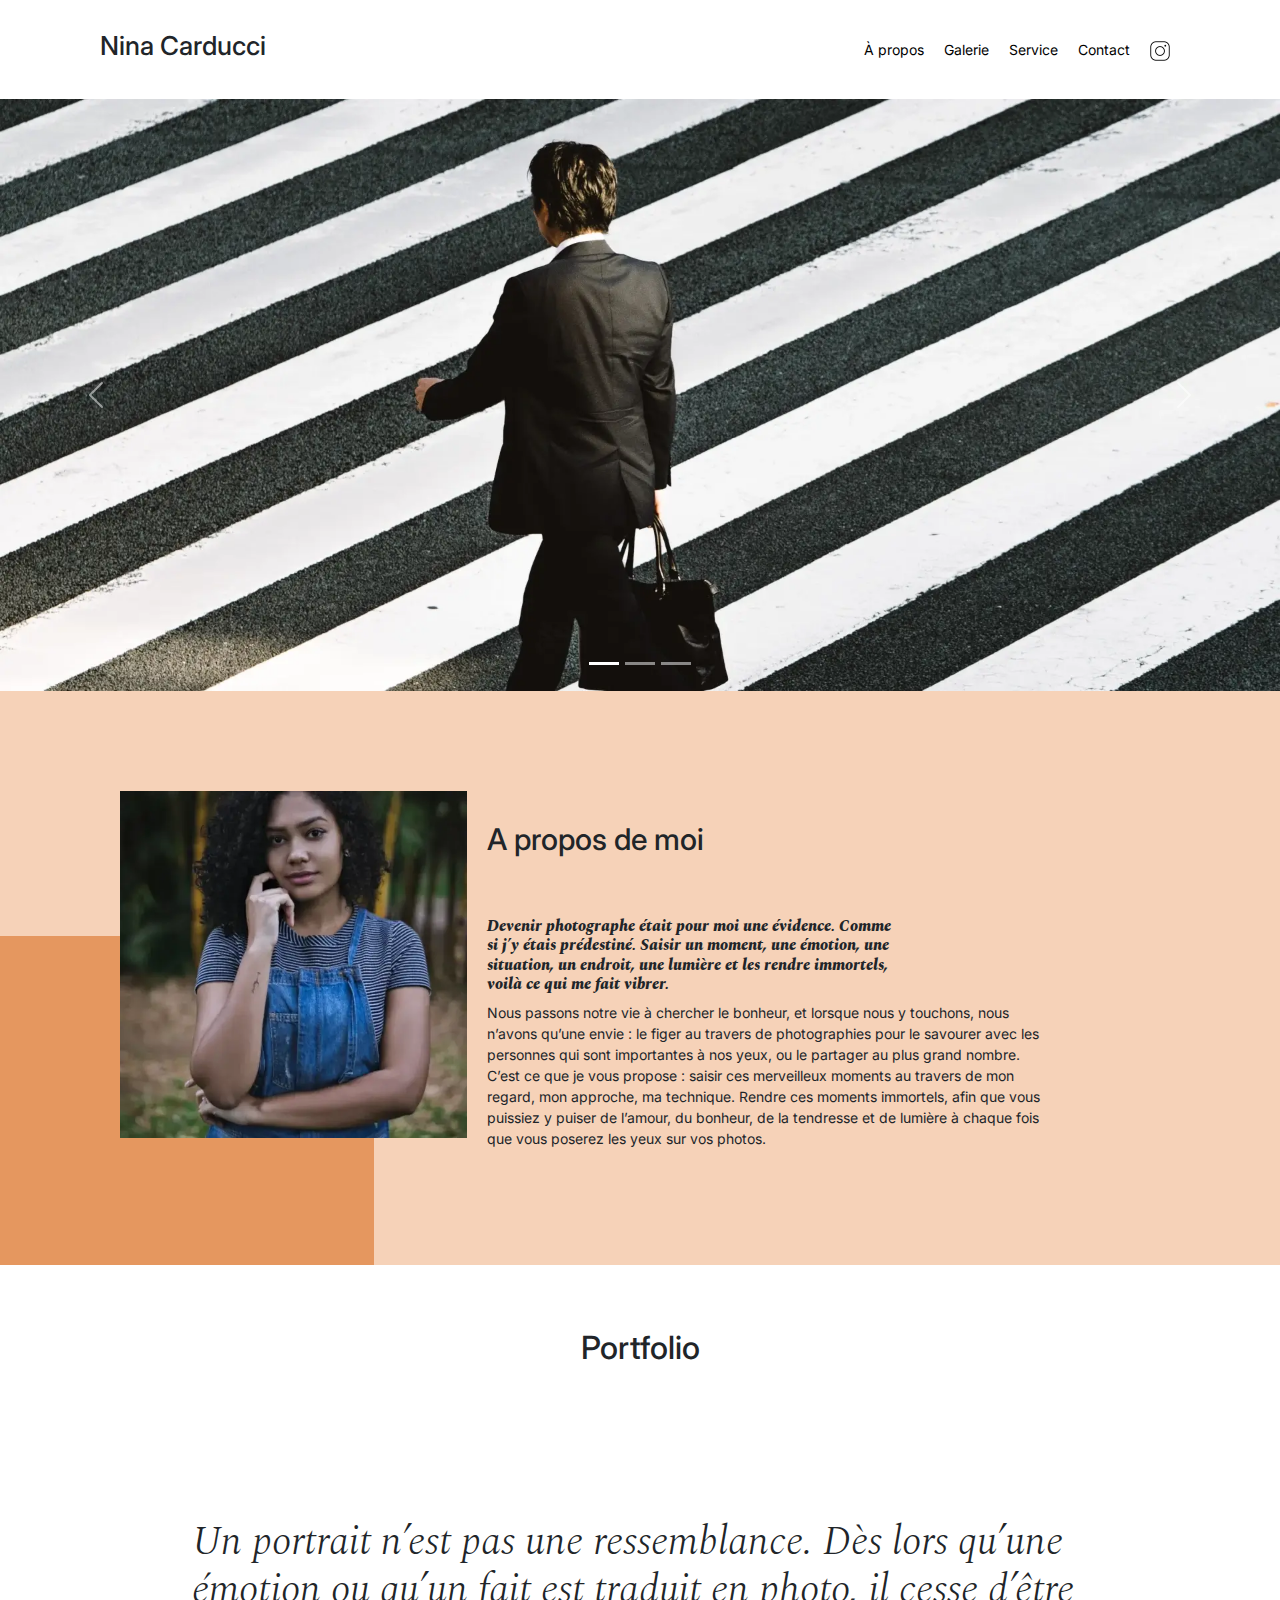
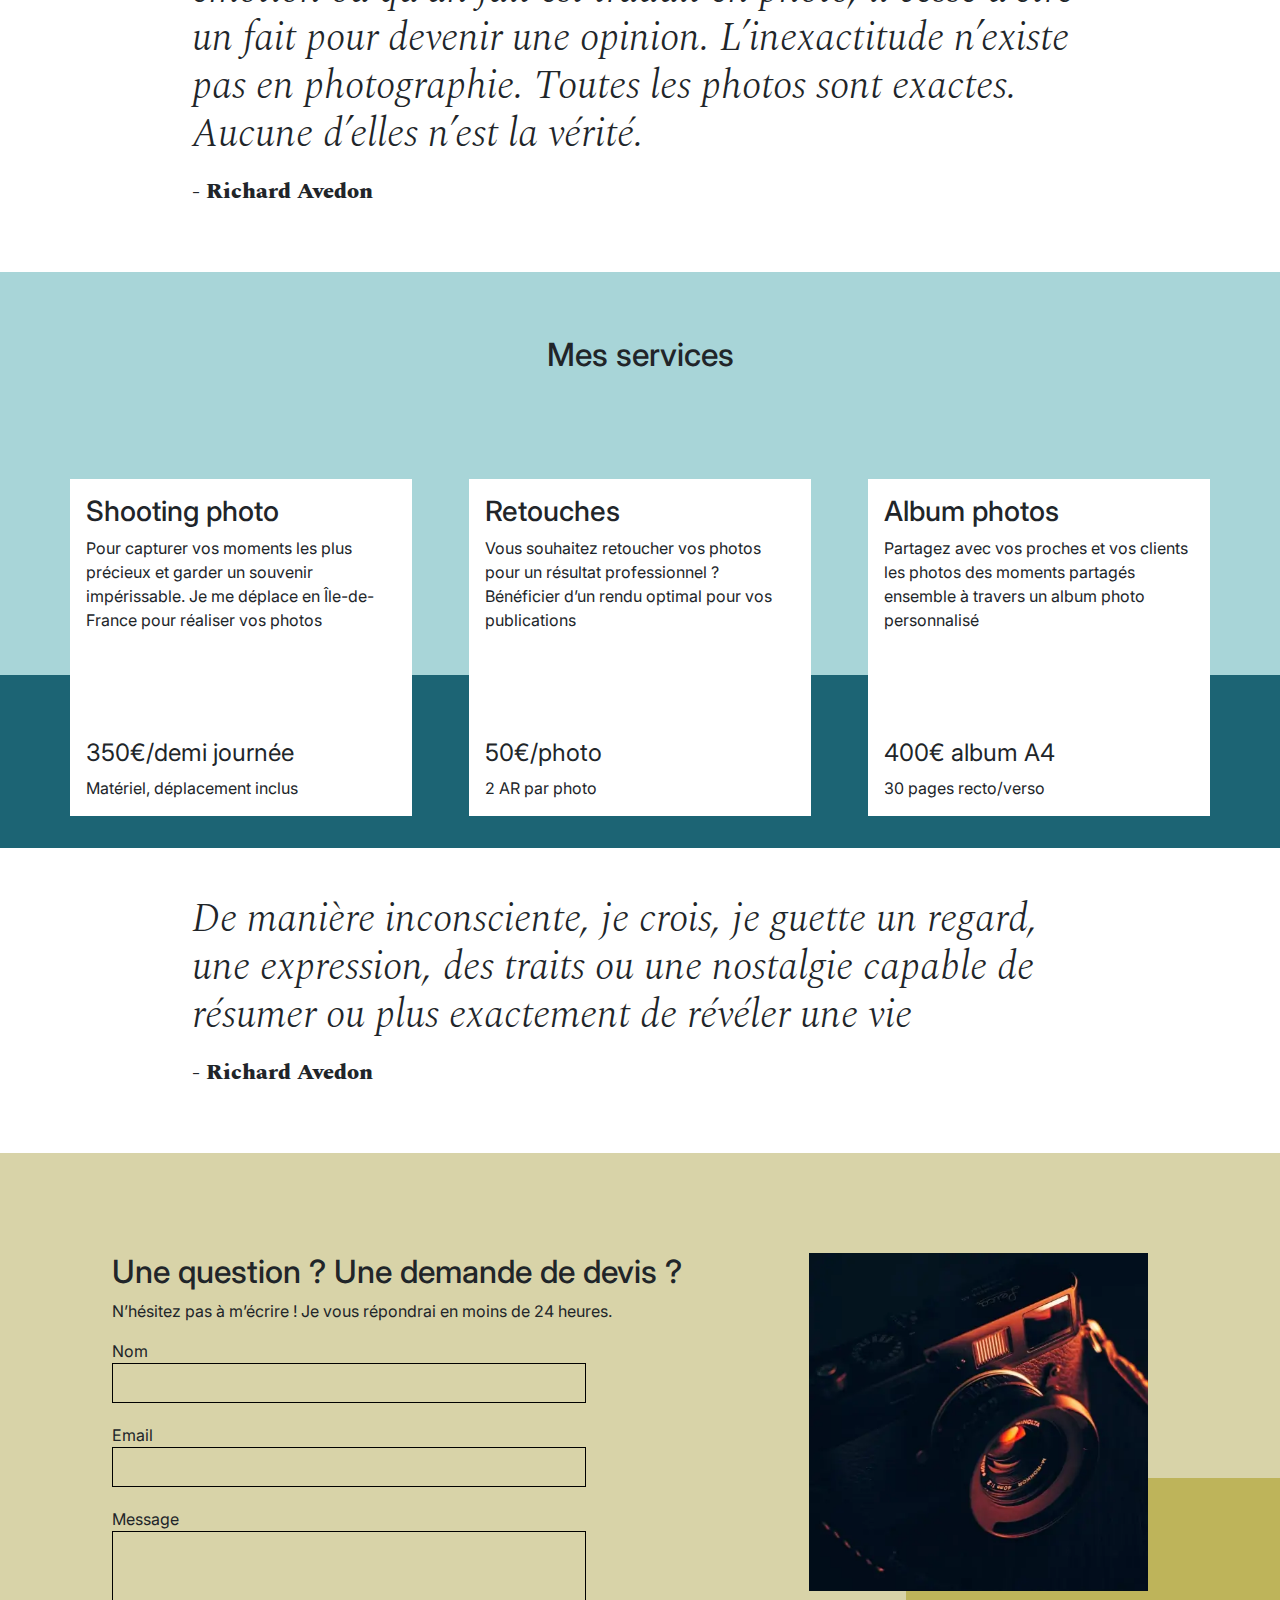
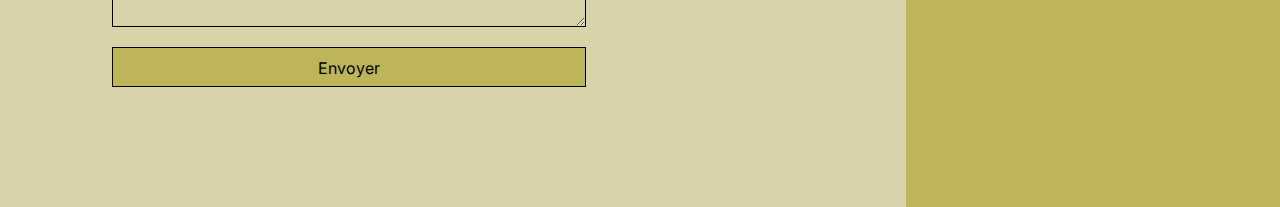
==== commit 100dbfac: "Suppression du defer sur l'appel de jQuery" ====
--- a/index.html
+++ b/index.html
@@ -28,9 +28,9 @@
 	<link rel="preconnect" href="https://fonts.gstatic.com" crossorigin>
 	<link href="https://fonts.googleapis.com/css2?family=Inter&family=Spectral:ital,wght@0,400;1,300;1,400;1,800&display=swap" rel="stylesheet">
 	<script src="./assets/bootstrap/bootstrap.bundle.min.js" defer></script>
-	<script src="https://code.jquery.com/jquery-3.4.1.min.js" integrity="sha256-CSXorXvZcTkaix6Yvo6HppcZGetbYMGWSFlBw8HfCJo=" crossorigin="anonymous" defer></script>
-	<script src="./assets/maugallery.min.js" defer></script>
-	<script src="./assets/scripts.min.js" defer></script>
+	<script src="https://code.jquery.com/jquery-3.4.1.min.js" integrity="sha256-CSXorXvZcTkaix6Yvo6HppcZGetbYMGWSFlBw8HfCJo=" crossorigin="anonymous"></script>
+	<script src="./assets/maugallery.js" defer></script>
+	<script src="./assets/scripts.js" defer></script>
 	<title>Nina Carducci, photographe à Bordeaux - Portfolio</title>
 	<link rel="shortcut icon" type="image/png" href="./assets/images/favicon.ico"/>
 
@@ -56,7 +56,7 @@
 		  "sameAs": [
 			"https://www.instagram.com/ninacarducci.photo/?hl=fr"
 		  ],
-		  "makesOffer": {
+		  "hasOfferCatalog": {
 			"@type": "OfferCatalog",
 			"name": "Services de photographie",
 			"itemListElement": [
@@ -70,7 +70,7 @@
 				"priceSpecification": {
 				  "@type": "PriceSpecification",
 				  "price": 350,
-				  "priceCurrency": "EUR",
+				  "priceCurrency": "EUR"
 				}
 			  },
 			  {
@@ -83,7 +83,7 @@
 				"priceSpecification": {
 				  "@type": "PriceSpecification",
 				  "price": 50,
-				  "priceCurrency": "EUR",
+				  "priceCurrency": "EUR"
 				}
 			  },
 			  {
@@ -96,7 +96,7 @@
 				"priceSpecification": {
 				  "@type": "PriceSpecification",
 				  "price": 400,
-				  "priceCurrency": "EUR",
+				  "priceCurrency": "EUR"
 				}
 			  }
 			]
@@ -151,13 +151,11 @@
 						  </picture>
 					</div>
 				</div>
-				<button class="carousel-control-prev" type="button" data-bs-target="#carouselExampleIndicators" data-bs-slide="prev">
+				<button class="carousel-control-prev" type="button" data-bs-target="#carouselExampleIndicators" data-bs-slide="prev" aria-label="Previous">
 					<span class="carousel-control-prev-icon" aria-hidden="true"></span>
-					<span class="visually-hidden">Previous</span>
 				</button>
-				<button class="carousel-control-next" type="button" data-bs-target="#carouselExampleIndicators" data-bs-slide="next">
+				<button class="carousel-control-next" type="button" data-bs-target="#carouselExampleIndicators" data-bs-slide="next" aria-label="Next">
 					<span class="carousel-control-next-icon" aria-hidden="true"></span>
-					<span class="visually-hidden">Next</span>
 				</button>
 			</div>
 		</div>
